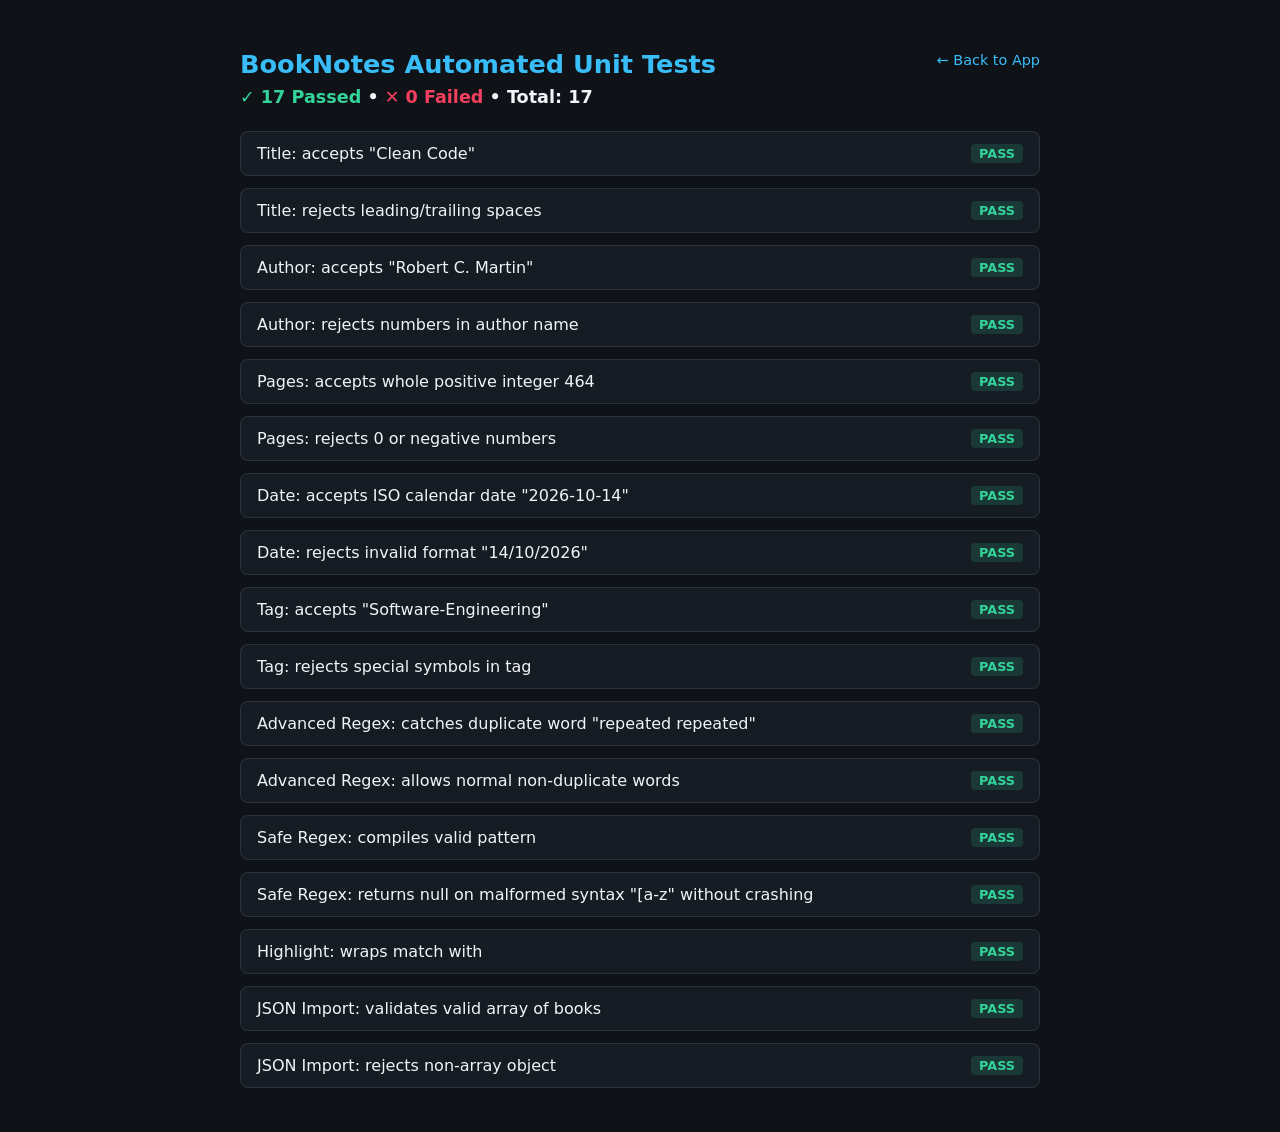
==== test.html @ 4c75e5e0 "send it" ====
<!DOCTYPE html>
<html lang="en">
<head>
  <meta charset="UTF-8"><meta name="viewport" content="width=device-width, initial-scale=1.0">
  <title>BookNotes — Unit Tests</title>
  <style>
    body { font-family: system-ui, sans-serif; background: #0f1217; color: #f1f5f9; padding: 2rem 1rem; max-width: 800px; margin: 0 auto; }
    h1 { font-size: 1.6rem; color: #38bdf8; margin-bottom: 0.5rem; }
    .score { font-size: 1.1rem; font-weight: 700; margin-bottom: 1.5rem; }
    .pass { color: #34d399; } .fail { color: #f43f5e; }
    .card { background: #161c24; border: 1px solid rgba(148,163,184,0.16); border-radius: 8px; margin-bottom: 0.75rem; padding: 0.75rem 1rem; display: flex; justify-content: space-between; align-items: center; }
    .badge { font-weight: 700; font-size: 0.8rem; padding: 2px 8px; border-radius: 4px; }
    .badge.ok { background: rgba(52,211,153,0.15); color: #34d399; }
    .badge.err { background: rgba(244,63,94,0.15); color: #f43f5e; }
    a { color: #38bdf8; text-decoration: none; font-size: 0.9rem; }
  </style>
</head>
<body>
  <div style="display:flex;justify-content:space-between;align-items:center;">
    <h1>BookNotes Automated Unit Tests</h1>
    <a href="index.html">&larr; Back to App</a>
  </div>
  <div class="score" id="score">Running tests...</div>
  <div id="results"></div>
  <script>
    let passed = 0, failed = 0, results = [];
    function test(name, fn) {
      try { fn(); passed++; results.push({ name, pass: true }); }
      catch (e) { failed++; results.push({ name, pass: false, err: e.message }); }
    }
    function assert(cond, msg = 'Assertion failed') { if (!cond) throw new Error(msg); }

    // 1. Title Regex Validation
    const reTitle = /^\S(?:.*\S)?$/;
    test('Title: accepts "Clean Code"', () => assert(reTitle.test('Clean Code')));
    test('Title: rejects leading/trailing spaces', () => assert(!reTitle.test(' Clean ') && !reTitle.test('Code ')));

    // 2. Author Regex Validation
    const reAuthor = /^[A-Za-z]+(?:[ .'-]+[A-Za-z]+)*\.?$/;
    test('Author: accepts "Robert C. Martin"', () => assert(reAuthor.test('Robert C. Martin')));
    test('Author: rejects numbers in author name', () => assert(!reAuthor.test('Robert Martin 2nd')));

    // 3. Pages Numeric Validation
    const rePages = /^[1-9]\d*$/;
    test('Pages: accepts whole positive integer 464', () => assert(rePages.test('464')));
    test('Pages: rejects 0 or negative numbers', () => assert(!rePages.test('0') && !rePages.test('-20')));

    // 4. Date ISO Format Validation
    const reDate = /^\d{4}-(0[1-9]|1[0-2])-(0[1-9]|[12]\d|3[01])$/;
    test('Date: accepts ISO calendar date "2026-10-14"', () => assert(reDate.test('2026-10-14')));
    test('Date: rejects invalid format "14/10/2026"', () => assert(!reDate.test('14/10/2026')));

    // 5. Category / Tag Validation
    const reTag = /^[A-Za-z]+(?:[ -][A-Za-z]+)*$/;
    test('Tag: accepts "Software-Engineering"', () => assert(reTag.test('Software-Engineering')));
    test('Tag: rejects special symbols in tag', () => assert(!reTag.test('Tag #1!')));

    // 6. Advanced Regex: Back-reference duplicate word detector
    const reDup = /\b(\w+)\s+\1\b/i;
    test('Advanced Regex: catches duplicate word "repeated repeated"', () => assert(reDup.test('notes repeated repeated here')));
    test('Advanced Regex: allows normal non-duplicate words', () => assert(!reDup.test('unique words only')));

    // 7. Safe Regex Compiler with try/catch
    function compileRegex(q) { try { return q ? new RegExp(q, 'i') : null; } catch { return null; } }
    test('Safe Regex: compiles valid pattern', () => assert(compileRegex('\\d{3}') !== null));
    test('Safe Regex: returns null on malformed syntax "[a-z" without crashing', () => assert(compileRegex('[a-z') === null));

    // 8. Highlight with <mark>
    function highlight(t, re) { return re && t ? String(t).replace(re, m => `<mark>${m}</mark>`) : String(t); }
    test('Highlight: wraps match with <mark>', () => assert(highlight('Clean Code', /Clean/i) === '<mark>Clean</mark> Code'));

    // 9. JSON Import Schema Validation
    function validateImport(d) { return Array.isArray(d) && d.every(b => b.title && b.author); }
    test('JSON Import: validates valid array of books', () => assert(validateImport([{ title: 'A', author: 'B' }])));
    test('JSON Import: rejects non-array object', () => assert(!validateImport({ invalid: true })));

    // Render results
    document.getElementById('score').innerHTML = `<span class="pass">✓ ${passed} Passed</span> &bull; <span class="fail">✕ ${failed} Failed</span> &bull; Total: ${passed + failed}`;
    document.getElementById('results').innerHTML = results.map(r => `
      <div class="card">
        <span>${r.name}${r.err ? `<br><small class="fail">${r.err}</small>` : ''}</span>
        <span class="badge ${r.pass ? 'ok' : 'err'}">${r.pass ? 'PASS' : 'FAIL'}</span>
      </div>
    `).join('');
  </script>
</body>
</html>
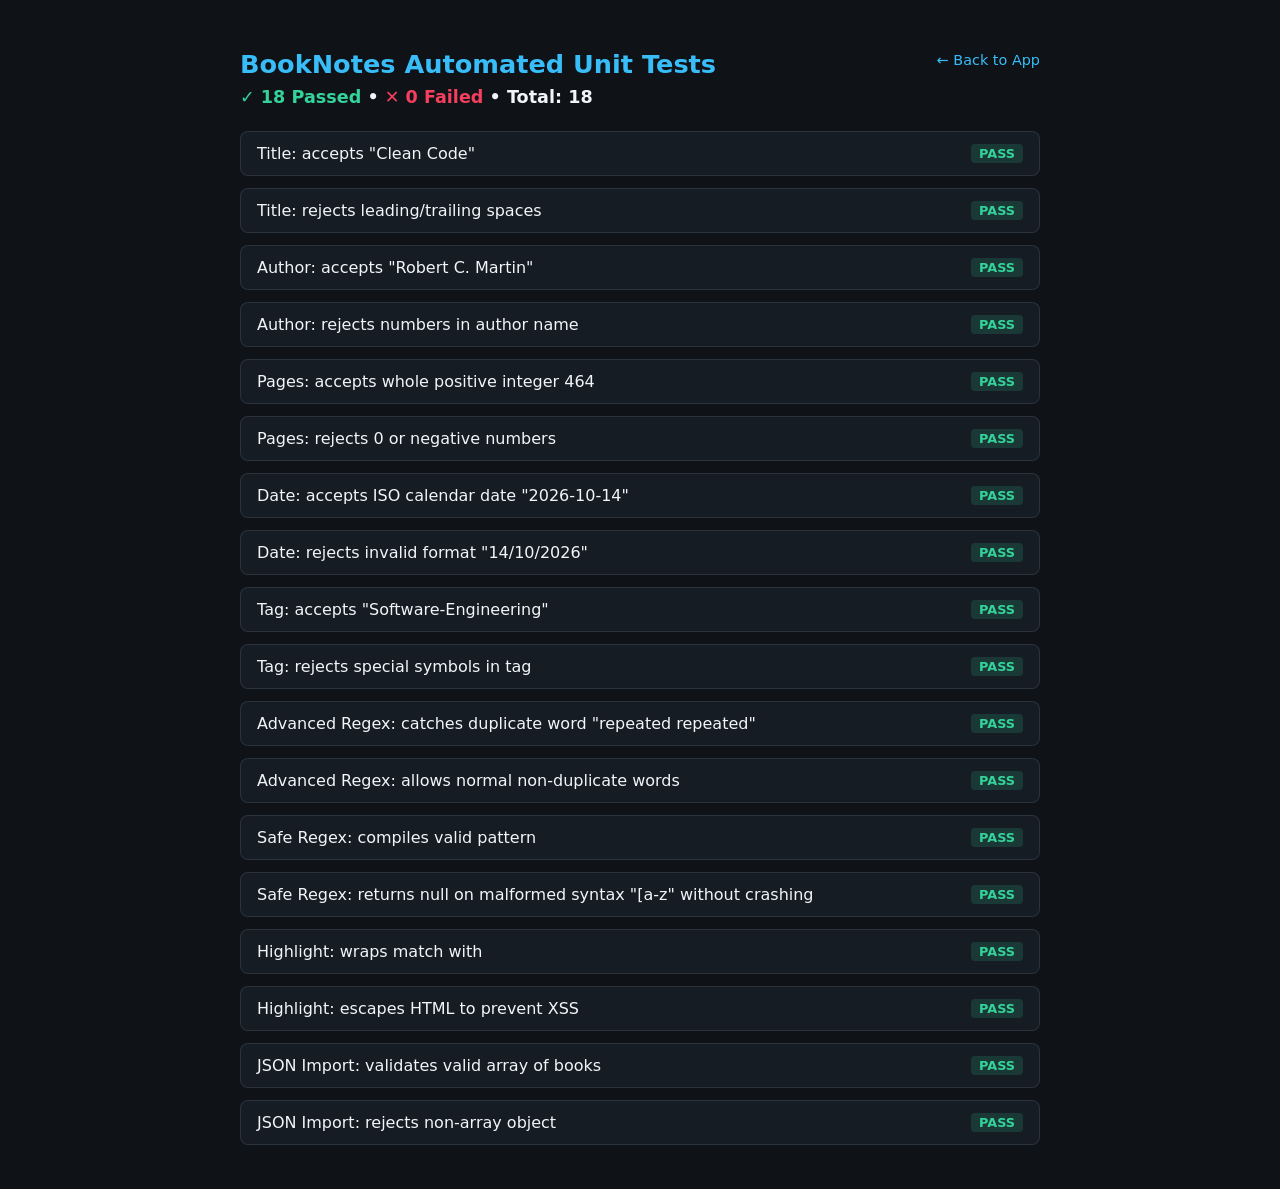
==== commit 83b5d622: "my store" ====
--- a/test.html
+++ b/test.html
@@ -22,7 +22,10 @@
   </div>
   <div class="score" id="score">Running tests...</div>
   <div id="results"></div>
-  <script>
+  <script type="module">
+    import { PATTERNS, findDuplicateWord } from './scripts/validators.js';
+    import { compileRegex, highlight, escapeHtml } from './scripts/search.js';
+
     let passed = 0, failed = 0, results = [];
     function test(name, fn) {
       try { fn(); passed++; results.push({ name, pass: true }); }
@@ -31,46 +34,39 @@
     function assert(cond, msg = 'Assertion failed') { if (!cond) throw new Error(msg); }
 
     // 1. Title Regex Validation
-    const reTitle = /^\S(?:.*\S)?$/;
-    test('Title: accepts "Clean Code"', () => assert(reTitle.test('Clean Code')));
-    test('Title: rejects leading/trailing spaces', () => assert(!reTitle.test(' Clean ') && !reTitle.test('Code ')));
+    test('Title: accepts "Clean Code"', () => assert(PATTERNS.title.test('Clean Code')));
+    test('Title: rejects leading/trailing spaces', () => assert(!PATTERNS.title.test(' Clean ') && !PATTERNS.title.test('Code ')));
 
     // 2. Author Regex Validation
-    const reAuthor = /^[A-Za-z]+(?:[ .'-]+[A-Za-z]+)*\.?$/;
-    test('Author: accepts "Robert C. Martin"', () => assert(reAuthor.test('Robert C. Martin')));
-    test('Author: rejects numbers in author name', () => assert(!reAuthor.test('Robert Martin 2nd')));
+    test('Author: accepts "Robert C. Martin"', () => assert(PATTERNS.author.test('Robert C. Martin')));
+    test('Author: rejects numbers in author name', () => assert(!PATTERNS.author.test('Robert Martin 2nd')));
 
     // 3. Pages Numeric Validation
-    const rePages = /^[1-9]\d*$/;
-    test('Pages: accepts whole positive integer 464', () => assert(rePages.test('464')));
-    test('Pages: rejects 0 or negative numbers', () => assert(!rePages.test('0') && !rePages.test('-20')));
+    test('Pages: accepts whole positive integer 464', () => assert(PATTERNS.pages.test('464')));
+    test('Pages: rejects 0 or negative numbers', () => assert(!PATTERNS.pages.test('0') && !PATTERNS.pages.test('-20')));
 
     // 4. Date ISO Format Validation
-    const reDate = /^\d{4}-(0[1-9]|1[0-2])-(0[1-9]|[12]\d|3[01])$/;
-    test('Date: accepts ISO calendar date "2026-10-14"', () => assert(reDate.test('2026-10-14')));
-    test('Date: rejects invalid format "14/10/2026"', () => assert(!reDate.test('14/10/2026')));
+    test('Date: accepts ISO calendar date "2026-10-14"', () => assert(PATTERNS.date.test('2026-10-14')));
+    test('Date: rejects invalid format "14/10/2026"', () => assert(!PATTERNS.date.test('14/10/2026')));
 
     // 5. Category / Tag Validation
-    const reTag = /^[A-Za-z]+(?:[ -][A-Za-z]+)*$/;
-    test('Tag: accepts "Software-Engineering"', () => assert(reTag.test('Software-Engineering')));
-    test('Tag: rejects special symbols in tag', () => assert(!reTag.test('Tag #1!')));
+    test('Tag: accepts "Software-Engineering"', () => assert(PATTERNS.tag.test('Software-Engineering')));
+    test('Tag: rejects special symbols in tag', () => assert(!PATTERNS.tag.test('Tag #1!')));
 
     // 6. Advanced Regex: Back-reference duplicate word detector
-    const reDup = /\b(\w+)\s+\1\b/i;
-    test('Advanced Regex: catches duplicate word "repeated repeated"', () => assert(reDup.test('notes repeated repeated here')));
-    test('Advanced Regex: allows normal non-duplicate words', () => assert(!reDup.test('unique words only')));
+    test('Advanced Regex: catches duplicate word "repeated repeated"', () => assert(findDuplicateWord('notes repeated repeated here') === 'repeated'));
+    test('Advanced Regex: allows normal non-duplicate words', () => assert(findDuplicateWord('unique words only') === null));
 
     // 7. Safe Regex Compiler with try/catch
-    function compileRegex(q) { try { return q ? new RegExp(q, 'i') : null; } catch { return null; } }
     test('Safe Regex: compiles valid pattern', () => assert(compileRegex('\\d{3}') !== null));
     test('Safe Regex: returns null on malformed syntax "[a-z" without crashing', () => assert(compileRegex('[a-z') === null));
 
-    // 8. Highlight with <mark>
-    function highlight(t, re) { return re && t ? String(t).replace(re, m => `<mark>${m}</mark>`) : String(t); }
+    // 8. Highlight with <mark> and XSS safety
     test('Highlight: wraps match with <mark>', () => assert(highlight('Clean Code', /Clean/i) === '<mark>Clean</mark> Code'));
+    test('Highlight: escapes HTML to prevent XSS', () => assert(escapeHtml('<script>').includes('&lt;script&gt;')));
 
     // 9. JSON Import Schema Validation
-    function validateImport(d) { return Array.isArray(d) && d.every(b => b.title && b.author); }
+    function validateImport(d) { return Array.isArray(d) && d.every(b => b && b.title && b.author); }
     test('JSON Import: validates valid array of books', () => assert(validateImport([{ title: 'A', author: 'B' }])));
     test('JSON Import: rejects non-array object', () => assert(!validateImport({ invalid: true })));
 
@@ -84,4 +80,4 @@
     `).join('');
   </script>
 </body>
-</html>+</html>
